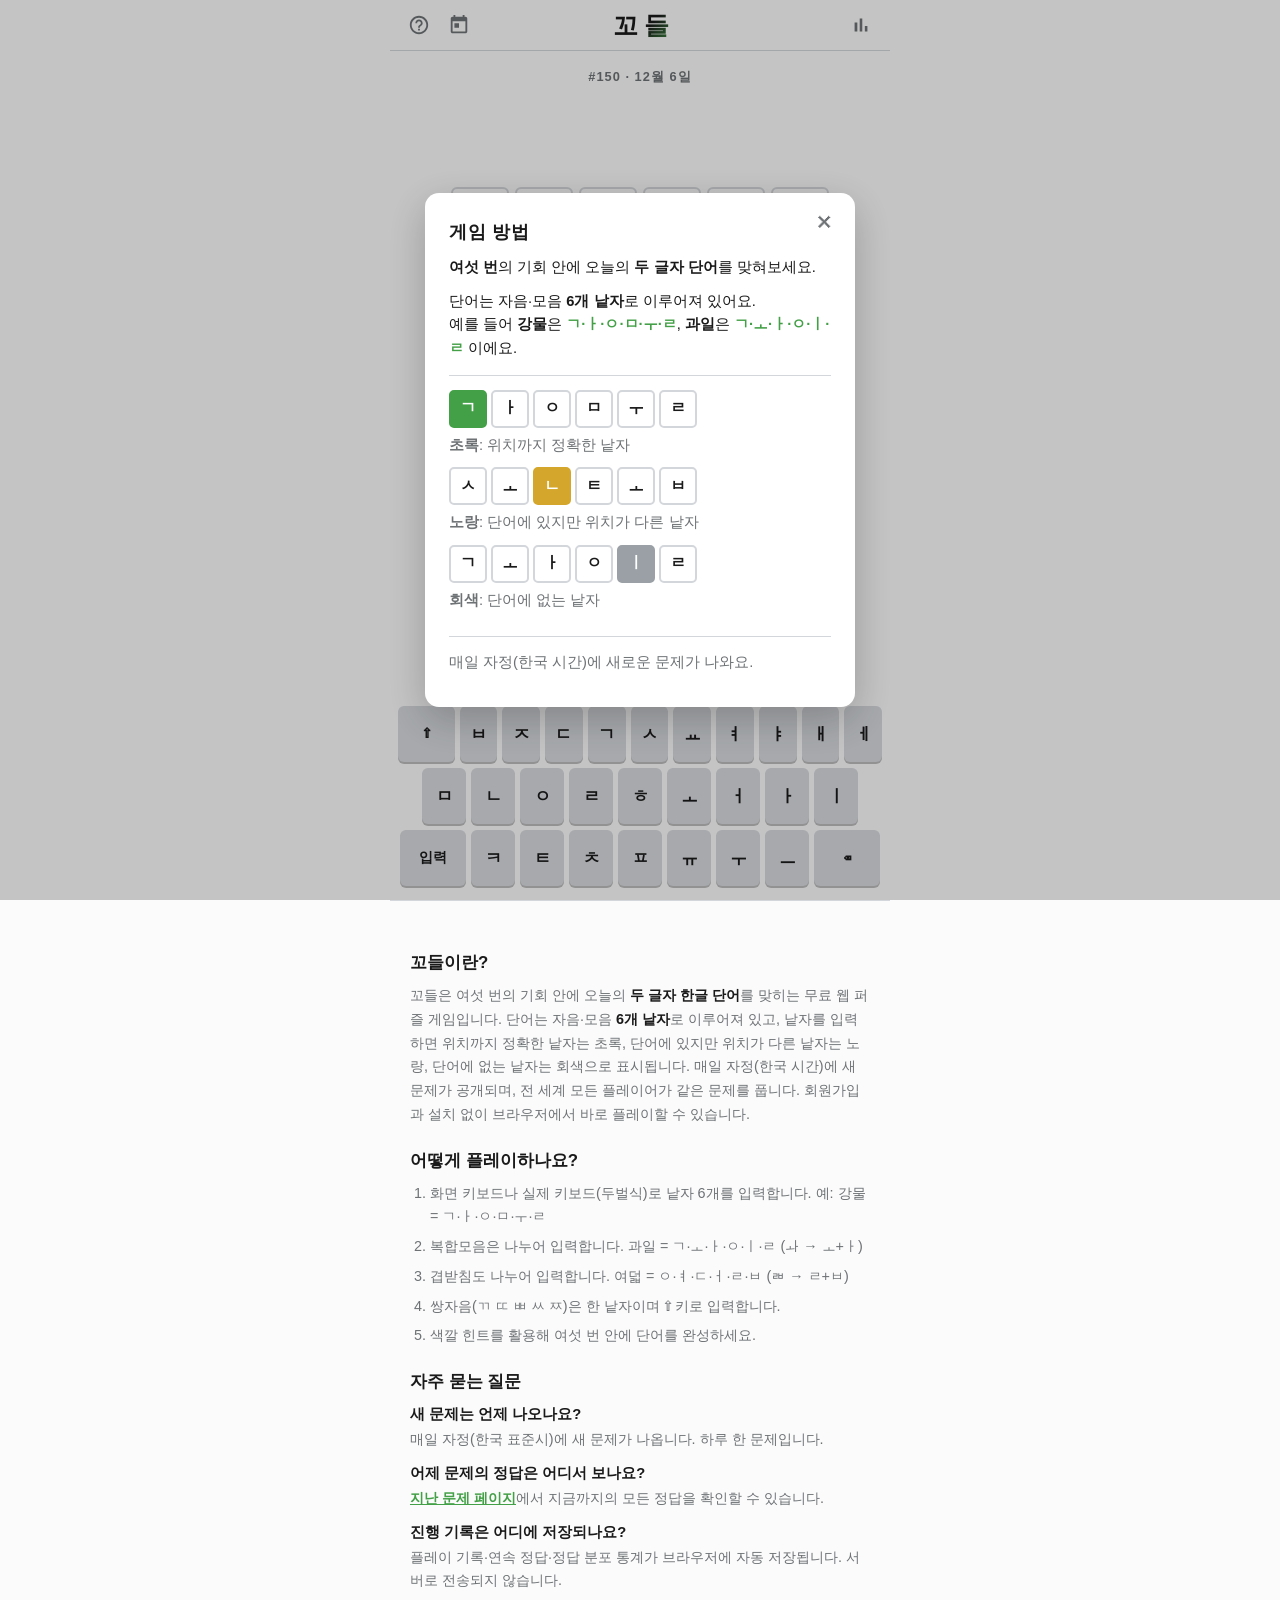
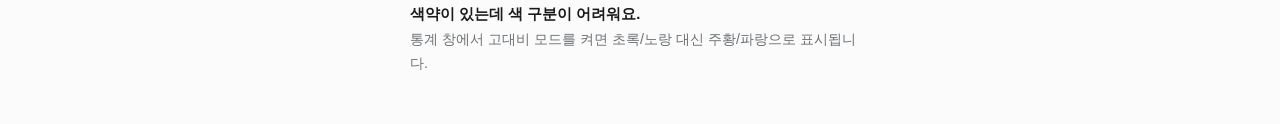
==== index.html @ 46adcd14 "feat: 쿠팡 파트너스 광고 슬롯 추가 (비활성 — 링크 입력 대기) - 고지 문구 + rel=sponsored, hidden 상태로 배포 - 링크 URL 입력 후 hidden " ====
<!doctype html>
<html lang="ko">
<head>
  <meta charset="utf-8" />
  <meta name="viewport" content="width=device-width, initial-scale=1, viewport-fit=cover" />
  <title>꼬들 — 매일 한 판, 한글 단어 퍼즐 (한글 워들)</title>
  <meta name="description" content="꼬들은 매일 자정 새 문제가 나오는 무료 한글 단어 퍼즐 게임입니다. 여섯 번의 기회로 자음·모음 6낱자로 이루어진 두 글자 단어를 맞혀보세요. 설치 없이 브라우저에서 바로 플레이." />
  <link rel="canonical" href="https://maestro24.github.io/kkodle/" />
  <meta property="og:title" content="꼬들 — 매일 한 판, 한글 단어 퍼즐" />
  <meta property="og:description" content="여섯 번의 기회로 오늘의 두 글자 단어를 맞혀보세요. 매일 자정 새 문제, 무료, 설치 불필요." />
  <meta property="og:type" content="website" />
  <meta property="og:url" content="https://maestro24.github.io/kkodle/" />
  <meta property="og:image" content="https://maestro24.github.io/kkodle/assets/og-image.png" />
  <meta property="og:image:width" content="1200" />
  <meta property="og:image:height" content="630" />
  <meta property="og:locale" content="ko_KR" />
  <meta property="og:site_name" content="꼬들" />
  <meta name="twitter:card" content="summary_large_image" />
  <meta name="twitter:title" content="꼬들 — 매일 한 판, 한글 단어 퍼즐" />
  <meta name="twitter:description" content="여섯 번의 기회로 오늘의 두 글자 단어를 맞혀보세요." />
  <meta name="twitter:image" content="https://maestro24.github.io/kkodle/assets/og-image.png" />
  <meta name="theme-color" content="#fbfbfb" />
  <link rel="manifest" href="manifest.webmanifest" />
  <link rel="apple-touch-icon" href="assets/icon-192.png" />
  <script type="application/ld+json">
  {
    "@context": "https://schema.org",
    "@graph": [
      {
        "@type": "WebSite",
        "@id": "https://maestro24.github.io/kkodle/#website",
        "url": "https://maestro24.github.io/kkodle/",
        "name": "꼬들",
        "description": "매일 한 판, 한글 단어 퍼즐 게임",
        "inLanguage": "ko"
      },
      {
        "@type": "WebApplication",
        "@id": "https://maestro24.github.io/kkodle/#app",
        "name": "꼬들 (KKODLE)",
        "url": "https://maestro24.github.io/kkodle/",
        "applicationCategory": "GameApplication",
        "genre": "단어 퍼즐",
        "operatingSystem": "Web",
        "browserRequirements": "requires JavaScript",
        "inLanguage": "ko",
        "offers": { "@type": "Offer", "price": "0", "priceCurrency": "KRW" },
        "datePublished": "2026-07-10",
        "description": "여섯 번의 기회로 자음·모음 6낱자로 이루어진 두 글자 한글 단어를 맞히는 무료 데일리 퍼즐 게임. 매일 자정(KST) 새 문제가 공개된다."
      },
      {
        "@type": "FAQPage",
        "@id": "https://maestro24.github.io/kkodle/#faq",
        "mainEntity": [
          {
            "@type": "Question",
            "name": "꼬들은 어떤 게임인가요?",
            "acceptedAnswer": { "@type": "Answer", "text": "꼬들은 여섯 번의 기회 안에 오늘의 두 글자 한글 단어를 맞히는 무료 웹 퍼즐 게임입니다. 단어는 자음·모음 6개 낱자로 이루어져 있으며, 낱자를 입력할 때마다 위치가 정확하면 초록, 단어에 있지만 위치가 다르면 노랑, 단어에 없으면 회색으로 표시됩니다." }
          },
          {
            "@type": "Question",
            "name": "새 문제는 언제 나오나요?",
            "acceptedAnswer": { "@type": "Answer", "text": "매일 자정(한국 표준시 기준)에 새로운 문제가 공개됩니다. 하루에 한 문제이며, 전 세계 모든 플레이어가 같은 날 같은 문제를 풉니다." }
          },
          {
            "@type": "Question",
            "name": "복합모음과 겹받침은 어떻게 입력하나요?",
            "acceptedAnswer": { "@type": "Answer", "text": "복합모음은 기본 모음 두 개로 나누어 입력합니다. 예를 들어 '과'의 ㅘ는 ㅗ와 ㅏ를 차례로 입력합니다. 겹받침도 ㄼ은 ㄹ과 ㅂ으로 나누어 입력합니다. 쌍자음(ㄲ, ㄸ, ㅃ, ㅆ, ㅉ)은 한 낱자로 취급하며 키보드의 ⇧ 키로 입력할 수 있습니다." }
          },
          {
            "@type": "Question",
            "name": "꼬들은 무료인가요? 설치가 필요한가요?",
            "acceptedAnswer": { "@type": "Answer", "text": "완전 무료이며 회원가입이나 앱 설치 없이 웹 브라우저에서 바로 플레이할 수 있습니다. 진행 상황과 통계는 사용하는 브라우저에 자동 저장됩니다." }
          }
        ]
      }
    ]
  }
  </script>
  <link rel="icon" href="data:image/svg+xml,<svg xmlns='http://www.w3.org/2000/svg' viewBox='0 0 100 100'><defs><linearGradient id='g' x1='0' y1='0' x2='0' y2='1'><stop offset='0' stop-color='%2352B759'/><stop offset='1' stop-color='%23297831'/></linearGradient></defs><rect width='100' height='100' rx='18' fill='url(%23g)'/><text x='50' y='64' font-size='50' text-anchor='middle' fill='white' font-family='sans-serif' font-weight='bold'>꼬</text><rect x='22' y='76' width='14' height='14' rx='3' fill='white' opacity='0.95'/><rect x='43' y='76' width='14' height='14' rx='3' fill='%23D4A72C'/><rect x='64' y='76' width='14' height='14' rx='3' fill='%23123317' opacity='0.6'/></svg>" />
  <link rel="stylesheet" href="css/style.css" />
</head>
<body>
  <div id="app">
    <header class="header">
      <div class="header-side left">
        <button class="icon-btn" id="btn-help" aria-label="게임 방법">
          <svg viewBox="0 0 24 24"><path d="M11 18h2v-2h-2v2zm1-16C6.48 2 2 6.48 2 12s4.48 10 10 10 10-4.48 10-10S17.52 2 12 2zm0 18c-4.41 0-8-3.59-8-8s3.59-8 8-8 8 3.59 8 8-3.59 8-8 8zm0-14c-2.21 0-4 1.79-4 4h2c0-1.1.9-2 2-2s2 .9 2 2c0 2-3 1.75-3 5h2c0-2.25 3-2.5 3-5 0-2.21-1.79-4-4-4z"/></svg>
        </button>
        <a class="icon-btn" id="btn-archive" href="archive.html" aria-label="지난 문제">
          <svg viewBox="0 0 24 24"><path d="M19 3h-1V1h-2v2H8V1H6v2H5c-1.11 0-1.99.9-1.99 2L3 19c0 1.1.89 2 2 2h14c1.1 0 2-.9 2-2V5c0-1.1-.9-2-2-2zm0 16H5V8h14v11zM7 10h5v5H7v-5z"/></svg>
        </a>
      </div>
      <h1 class="title">꼬들</h1>
      <div class="header-side right">
        <button class="icon-btn" id="btn-stats" aria-label="통계">
          <svg viewBox="0 0 24 24"><path d="M5 9.2h3V19H5V9.2zM10.6 5h2.8v14h-2.8V5zm5.6 8H19v6h-2.8v-6z"/></svg>
        </button>
      </div>
    </header>

    <main class="main">
      <div class="puzzle-caption" id="puzzle-caption"></div>
      <div class="board" id="board" role="grid" aria-label="게임 보드"></div>
      <div class="preview" id="preview" aria-live="polite">&nbsp;</div>
      <div class="keyboard" id="keyboard"></div>
    </main>

    <div class="toast-wrap" id="toast-wrap" aria-live="assertive"></div>

    <!-- 게임 방법 모달 -->
    <div class="modal-backdrop hidden" id="modal-help">
      <div class="modal" role="dialog" aria-modal="true" aria-label="게임 방법">
        <button class="modal-close" data-close aria-label="닫기">✕</button>
        <h2>게임 방법</h2>
        <p><strong>여섯 번</strong>의 기회 안에 오늘의 <strong>두 글자 단어</strong>를 맞혀보세요.</p>
        <p>단어는 자음·모음 <strong>6개 낱자</strong>로 이루어져 있어요.<br/>
        예를 들어 <strong>강물</strong>은 <span class="jamo-ex">ㄱ·ㅏ·ㅇ·ㅁ·ㅜ·ㄹ</span>, <strong>과일</strong>은 <span class="jamo-ex">ㄱ·ㅗ·ㅏ·ㅇ·ㅣ·ㄹ</span> 이에요.</p>
        <div class="example">
          <div class="ex-row" id="ex-row-1"></div>
          <p class="ex-caption"><strong>초록</strong>: 위치까지 정확한 낱자</p>
          <div class="ex-row" id="ex-row-2"></div>
          <p class="ex-caption"><strong>노랑</strong>: 단어에 있지만 위치가 다른 낱자</p>
          <div class="ex-row" id="ex-row-3"></div>
          <p class="ex-caption"><strong>회색</strong>: 단어에 없는 낱자</p>
        </div>
        <p class="modal-foot">매일 자정(한국 시간)에 새로운 문제가 나와요.</p>
      </div>
    </div>

    <!-- 통계 모달 -->
    <div class="modal-backdrop hidden" id="modal-stats">
      <div class="modal" role="dialog" aria-modal="true" aria-label="통계">
        <button class="modal-close" data-close aria-label="닫기">✕</button>
        <h2>통계</h2>
        <div class="stats-grid">
          <div class="stat"><div class="stat-num" id="st-played">0</div><div class="stat-label">플레이</div></div>
          <div class="stat"><div class="stat-num" id="st-winrate">0</div><div class="stat-label">승률 %</div></div>
          <div class="stat"><div class="stat-num" id="st-streak">0</div><div class="stat-label">연속 정답</div></div>
          <div class="stat"><div class="stat-num" id="st-max">0</div><div class="stat-label">최고 연속</div></div>
        </div>
        <h3>정답 분포</h3>
        <div class="dist" id="dist"></div>
        <label class="setting-row">
          <input type="checkbox" id="chk-contrast" />
          <span>고대비 모드 <small>(색약 지원 — 주황/파랑)</small></span>
        </label>
        <div class="stats-footer">
          <div class="countdown-box">
            <div class="stat-label">다음 문제까지</div>
            <div class="countdown" id="countdown">--:--:--</div>
          </div>
          <button class="share-btn" id="btn-share">
            <svg viewBox="0 0 24 24"><path d="M18 16.08c-.76 0-1.44.3-1.96.77L8.91 12.7c.05-.23.09-.46.09-.7s-.04-.47-.09-.7l7.05-4.11c.54.5 1.25.81 2.04.81 1.66 0 3-1.34 3-3s-1.34-3-3-3-3 1.34-3 3c0 .24.04.47.09.7L8.04 9.81C7.5 9.31 6.79 9 6 9c-1.66 0-3 1.34-3 3s1.34 3 3 3c.79 0 1.5-.31 2.04-.81l7.12 4.16c-.05.21-.08.43-.08.65 0 1.61 1.31 2.92 2.92 2.92s2.92-1.31 2.92-2.92-1.31-2.92-2.92-2.92z"/></svg>
            결과 공유
          </button>
        </div>
      </div>
    </div>
  </div>

  <noscript>
    <p style="text-align:center;padding:20px">꼬들을 플레이하려면 자바스크립트를 켜주세요. 꼬들은 여섯 번의 기회로 오늘의 두 글자 한글 단어를 맞히는 무료 데일리 퍼즐 게임입니다.</p>
  </noscript>

  <!-- 검색엔진·AI 크롤러용 정적 콘텐츠 (JS 미실행 환경에서도 읽힘) -->
  <section class="seo-content" aria-label="꼬들 소개">
    <h2>꼬들이란?</h2>
    <p>꼬들은 여섯 번의 기회 안에 오늘의 <strong>두 글자 한글 단어</strong>를 맞히는 무료 웹 퍼즐 게임입니다. 단어는 자음·모음 <strong>6개 낱자</strong>로 이루어져 있고, 낱자를 입력하면 위치까지 정확한 낱자는 초록, 단어에 있지만 위치가 다른 낱자는 노랑, 단어에 없는 낱자는 회색으로 표시됩니다. 매일 자정(한국 시간)에 새 문제가 공개되며, 전 세계 모든 플레이어가 같은 문제를 풉니다. 회원가입과 설치 없이 브라우저에서 바로 플레이할 수 있습니다.</p>

    <h2>어떻게 플레이하나요?</h2>
    <ol>
      <li>화면 키보드나 실제 키보드(두벌식)로 낱자 6개를 입력합니다. 예: 강물 = ㄱ·ㅏ·ㅇ·ㅁ·ㅜ·ㄹ</li>
      <li>복합모음은 나누어 입력합니다. 과일 = ㄱ·ㅗ·ㅏ·ㅇ·ㅣ·ㄹ (ㅘ → ㅗ+ㅏ)</li>
      <li>겹받침도 나누어 입력합니다. 여덟 = ㅇ·ㅕ·ㄷ·ㅓ·ㄹ·ㅂ (ㄼ → ㄹ+ㅂ)</li>
      <li>쌍자음(ㄲ ㄸ ㅃ ㅆ ㅉ)은 한 낱자이며 ⇧ 키로 입력합니다.</li>
      <li>색깔 힌트를 활용해 여섯 번 안에 단어를 완성하세요.</li>
    </ol>

    <h2>자주 묻는 질문</h2>
    <dl>
      <dt>새 문제는 언제 나오나요?</dt>
      <dd>매일 자정(한국 표준시)에 새 문제가 나옵니다. 하루 한 문제입니다.</dd>
      <dt>어제 문제의 정답은 어디서 보나요?</dt>
      <dd><a href="archive.html">지난 문제 페이지</a>에서 지금까지의 모든 정답을 확인할 수 있습니다.</dd>
      <dt>진행 기록은 어디에 저장되나요?</dt>
      <dd>플레이 기록·연속 정답·정답 분포 통계가 브라우저에 자동 저장됩니다. 서버로 전송되지 않습니다.</dd>
      <dt>색약이 있는데 색 구분이 어려워요.</dt>
      <dd>통계 창에서 고대비 모드를 켜면 초록/노랑 대신 주황/파랑으로 표시됩니다.</dd>
    </dl>

  <aside class="promo" data-coupang hidden>
    <span class="promo-label">AD · 쿠팡 파트너스</span><br/>
    <a href="__COUPANG_KKODLE__" target="_blank" rel="sponsored noopener">🧩 단어 보드게임으로 어휘력 키우기</a>
    <p class="promo-disclosure">이 포스팅은 쿠팡 파트너스 활동의 일환으로, 이에 따른 일정액의 수수료를 제공받습니다.</p>
  </aside>
  </section>

  <script type="module" src="js/main.js"></script>
</body>
</html>
---- css/style.css ----
/* 꼬들 v2 — 디자인 시스템: 라이트 테마 전용, 마이크로 인터랙션 */
:root {
  --bg: #fbfbfb;
  --bg-elev: #f0f0f1;
  --bg-key-hover: #e2e4e8;
  --text: #1a1a1b;
  --text-dim: #6e7275;
  --border: #d3d6da;
  --border-active: #8f9296;
  --key-bg: #d6d9dd;
  --key-text: #1a1a1b;
  --correct: #43a047;
  --present: #d4a72c;
  --absent: #9aa0a6;
  --accent: #43a047;
  --modal-bg: #ffffff;
  --shadow: rgba(0, 0, 0, 0.22);
  --tile-size: min(13vw, 58px);
  --radius: 8px;
}
:root[data-contrast='high'] {
  --correct: #f5793a;
  --present: #85c0f9;
  --accent: #f5793a;
}

* { box-sizing: border-box; margin: 0; padding: 0; }
html, body { height: 100%; }
body {
  background: var(--bg);
  color: var(--text);
  font-family: -apple-system, BlinkMacSystemFont, 'Apple SD Gothic Neo', 'Malgun Gothic', 'Noto Sans KR', sans-serif;
  -webkit-font-smoothing: antialiased;
  overscroll-behavior: none;
  transition: background 0.25s ease, color 0.25s ease;
}
button { font-family: inherit; }
#app {
  max-width: 500px;
  margin: 0 auto;
  height: 100dvh;
  display: flex;
  flex-direction: column;
}

/* ── 헤더 ── */
.header {
  display: flex;
  align-items: center;
  justify-content: space-between;
  border-bottom: 1px solid var(--border);
  padding: 6px 10px;
}
.title {
  font-size: 1.55rem;
  font-weight: 900;
  letter-spacing: 0.28em;
  margin-left: 0.28em;
  background: linear-gradient(135deg, var(--text) 55%, var(--accent));
  -webkit-background-clip: text;
  background-clip: text;
  -webkit-text-fill-color: transparent;
}
.header-side { display: flex; gap: 2px; min-width: 76px; }
.header-side.left { justify-content: flex-start; }
.header-side.right { justify-content: flex-end; }
.icon-btn {
  background: none;
  border: none;
  color: var(--text-dim);
  width: 38px;
  height: 38px;
  border-radius: 50%;
  cursor: pointer;
  display: grid;
  place-items: center;
  transition: background 0.15s, color 0.15s, transform 0.1s;
}
.icon-btn:hover { background: var(--bg-elev); color: var(--text); }
.icon-btn:active { transform: scale(0.9); }
.icon-btn svg { width: 22px; height: 22px; fill: currentColor; }

/* ── 메인 ── */
.main {
  flex: 1;
  display: flex;
  flex-direction: column;
  align-items: center;
  justify-content: space-between;
  padding: 8px 8px calc(8px + env(safe-area-inset-bottom));
  width: 100%;
  min-height: 0;
}

/* ── 퍼즐 캡션 ── */
.puzzle-caption {
  color: var(--text-dim);
  font-size: 0.8rem;
  font-weight: 700;
  letter-spacing: 0.08em;
  margin-top: 10px;
}

/* ── 보드 ── */
.board {
  display: grid;
  grid-template-rows: repeat(6, var(--tile-size));
  gap: 6px;
  margin: auto 0;
}
.row { display: grid; grid-template-columns: repeat(6, var(--tile-size)); gap: 6px; }
.tile {
  width: var(--tile-size);
  height: var(--tile-size);
  border: 2px solid var(--border);
  border-radius: 6px;
  display: grid;
  place-items: center;
  font-size: calc(var(--tile-size) * 0.5);
  font-weight: 800;
  user-select: none;
  color: var(--text);
  will-change: transform;
}
/* 보드 등장 스태거 */
.board.enter .row { animation: row-in 0.4s ease backwards; }
.board.enter .row:nth-child(1) { animation-delay: 0.02s; }
.board.enter .row:nth-child(2) { animation-delay: 0.06s; }
.board.enter .row:nth-child(3) { animation-delay: 0.1s; }
.board.enter .row:nth-child(4) { animation-delay: 0.14s; }
.board.enter .row:nth-child(5) { animation-delay: 0.18s; }
.board.enter .row:nth-child(6) { animation-delay: 0.22s; }
@keyframes row-in {
  from { opacity: 0; transform: translateY(10px); }
}

.tile.filled { border-color: var(--border-active); animation: pop 0.12s ease; }
.tile.correct { background: var(--correct); border-color: var(--correct); color: #fff; }
.tile.present { background: var(--present); border-color: var(--present); color: #fff; }
.tile.absent { background: var(--absent); border-color: var(--absent); color: #fff; }
.row.shake { animation: shake 0.5s; }
.tile.dance { animation: dance 0.5s ease both; }

@keyframes pop { 50% { transform: scale(1.14); } }
@keyframes shake {
  10%, 90% { transform: translateX(-2px); }
  20%, 80% { transform: translateX(4px); }
  30%, 50%, 70% { transform: translateX(-6px); }
  40%, 60% { transform: translateX(6px); }
}
@keyframes dance {
  20% { transform: translateY(-46%); }
  45% { transform: translateY(10%); }
  70% { transform: translateY(-16%); }
  100% { transform: translateY(0); }
}

/* ── 미리보기 ── */
.preview {
  height: 1.8em;
  color: var(--text-dim);
  font-size: 1rem;
  margin: 4px 0 8px;
  letter-spacing: 0.12em;
  transition: color 0.15s;
}
.preview strong { color: var(--text); font-size: 1.1em; }
.preview .answer-reveal {
  color: var(--text);
  background: var(--bg-elev);
  border: 1px solid var(--border);
  border-radius: 6px;
  padding: 2px 12px;
  font-weight: 800;
}

/* ── 키보드 ── */
.keyboard { width: 100%; max-width: 500px; }
.kb-row { display: flex; justify-content: center; gap: 5px; margin-bottom: 6px; }
.key {
  flex: 1;
  max-width: 44px;
  height: 56px;
  border: none;
  border-radius: 6px;
  background: var(--key-bg);
  color: var(--key-text);
  font-size: 1.08rem;
  font-weight: 800;
  cursor: pointer;
  user-select: none;
  touch-action: manipulation;
  transition: background 0.15s, transform 0.06s, opacity 0.2s;
  box-shadow: 0 2px 0 rgba(0, 0, 0, 0.25);
}
.key.wide { max-width: 66px; flex: 1.5; font-size: 0.85rem; }
.key:active { transform: translateY(2px) scale(0.97); box-shadow: none; }
.key.correct { background: var(--correct); color: #fff; }
.key.present { background: var(--present); color: #fff; }
.key.absent { background: var(--absent); color: #e6e6e6; box-shadow: none; }
.key.shift-on { background: var(--text); color: var(--bg); }

/* ── 토스트 ── */
.toast-wrap {
  position: fixed;
  top: 11%;
  left: 50%;
  transform: translateX(-50%);
  display: flex;
  flex-direction: column;
  align-items: center;
  gap: 8px;
  z-index: 100;
  pointer-events: none;
}
.toast {
  background: var(--text);
  color: var(--bg);
  font-weight: 800;
  font-size: 0.95rem;
  padding: 11px 18px;
  border-radius: 8px;
  box-shadow: 0 4px 14px var(--shadow);
  animation: toast-in 0.18s cubic-bezier(0.2, 0.9, 0.3, 1.3);
}
.toast.out { opacity: 0; transform: translateY(-4px); transition: opacity 0.3s, transform 0.3s; }
@keyframes toast-in {
  from { opacity: 0; transform: translateY(-10px) scale(0.95); }
}

/* ── 모달 ── */
.modal-backdrop {
  position: fixed;
  inset: 0;
  background: var(--shadow);
  display: grid;
  place-items: center;
  z-index: 50;
  padding: 16px;
  animation: fade-in 0.15s ease;
}
.modal-backdrop.hidden { display: none; }
@keyframes fade-in { from { opacity: 0; } }
.modal {
  position: relative;
  background: var(--modal-bg);
  border-radius: 14px;
  padding: 26px 24px 22px;
  width: 100%;
  max-width: 430px;
  max-height: 85dvh;
  overflow-y: auto;
  box-shadow: 0 12px 40px var(--shadow);
  animation: modal-in 0.22s cubic-bezier(0.2, 0.9, 0.3, 1.15);
}
@keyframes modal-in {
  from { opacity: 0; transform: translateY(14px) scale(0.98); }
}
.modal h2 { font-size: 1.15rem; margin-bottom: 12px; letter-spacing: 0.04em; }
.modal h3 { font-size: 0.95rem; margin: 18px 0 8px; }
.modal p { font-size: 0.92rem; line-height: 1.6; margin-bottom: 10px; }
.modal-close {
  position: absolute;
  top: 14px;
  right: 14px;
  background: none;
  border: none;
  color: var(--text-dim);
  font-size: 1.1rem;
  cursor: pointer;
  width: 32px;
  height: 32px;
  border-radius: 50%;
  transition: background 0.15s;
}
.modal-close:hover { background: var(--bg-elev); }
.jamo-ex { color: var(--accent); font-weight: 800; }
.example {
  border-top: 1px solid var(--border);
  border-bottom: 1px solid var(--border);
  padding: 14px 0;
  margin: 14px 0;
}
.ex-row { display: flex; gap: 4px; margin-bottom: 6px; }
.ex-tile {
  width: 38px;
  height: 38px;
  border: 2px solid var(--border);
  border-radius: 5px;
  display: grid;
  place-items: center;
  font-weight: 800;
}
.ex-tile.correct { background: var(--correct); border-color: var(--correct); color: #fff; }
.ex-tile.present { background: var(--present); border-color: var(--present); color: #fff; }
.ex-tile.absent { background: var(--absent); border-color: var(--absent); color: #fff; }
.ex-caption { font-size: 0.85rem; color: var(--text-dim); margin-bottom: 12px; }
.modal-foot { color: var(--text-dim); font-size: 0.85rem; }

/* ── 통계 ── */
.stats-grid { display: flex; gap: 8px; text-align: center; margin-bottom: 4px; }
.stat { flex: 1; background: var(--bg-elev); border-radius: 10px; padding: 10px 4px; }
.stat-num { font-size: 1.7rem; font-weight: 900; font-variant-numeric: tabular-nums; }
.stat-label { font-size: 0.72rem; color: var(--text-dim); margin-top: 2px; }
.dist { display: flex; flex-direction: column; gap: 5px; }
.dist-row { display: flex; align-items: center; gap: 8px; font-size: 0.85rem; font-weight: 700; }
.dist-row > span { width: 12px; color: var(--text-dim); }
.dist-track { flex: 1; }
.dist-bar {
  background: var(--absent);
  color: #fff;
  font-weight: 800;
  padding: 3px 8px;
  min-width: 26px;
  text-align: right;
  border-radius: 4px;
  transition: width 0.5s cubic-bezier(0.2, 0.9, 0.3, 1);
}
.dist-bar.best { background: var(--correct); }
.setting-row {
  display: flex;
  align-items: center;
  gap: 8px;
  margin-top: 16px;
  font-size: 0.88rem;
  font-weight: 700;
  cursor: pointer;
  user-select: none;
}
.setting-row small { color: var(--text-dim); font-weight: 400; }
.setting-row input { width: 17px; height: 17px; accent-color: var(--accent); cursor: pointer; }

/* ── 컨페티 ── */
.confetti {
  position: fixed;
  top: -12px;
  z-index: 90;
  pointer-events: none;
  border-radius: 2px;
  animation: confetti-fall linear forwards;
}
@keyframes confetti-fall {
  to { transform: translateY(105vh) rotateZ(720deg); opacity: 0.6; }
}

.stats-footer {
  display: flex;
  align-items: center;
  gap: 14px;
  margin-top: 20px;
  border-top: 1px solid var(--border);
  padding-top: 16px;
}
.countdown-box { flex: 1; text-align: center; }
.countdown { font-size: 1.55rem; font-weight: 900; font-variant-numeric: tabular-nums; letter-spacing: 0.04em; }
.share-btn {
  flex: 1;
  display: flex;
  align-items: center;
  justify-content: center;
  gap: 8px;
  background: var(--correct);
  color: #fff;
  border: none;
  border-radius: 8px;
  font-size: 1.02rem;
  font-weight: 900;
  padding: 13px;
  cursor: pointer;
  transition: filter 0.15s, transform 0.08s;
  box-shadow: 0 3px 0 rgba(0, 0, 0, 0.25);
}
.share-btn:hover { filter: brightness(1.08); }
.share-btn:active { transform: translateY(2px); box-shadow: none; }
.share-btn svg { width: 18px; height: 18px; fill: currentColor; }

/* ── 아카이브 ── */
.archive-list { list-style: none; display: flex; flex-direction: column; gap: 8px; padding: 16px; max-width: 500px; margin: 0 auto; width: 100%; }
.archive-item {
  display: flex;
  justify-content: space-between;
  align-items: center;
  background: var(--bg-elev);
  border: 1px solid var(--border);
  border-radius: 10px;
  padding: 12px 16px;
  font-weight: 700;
}
.archive-item .num { color: var(--text-dim); font-size: 0.9rem; }
.archive-item .word { font-size: 1.15rem; letter-spacing: 0.1em; }
.archive-item .word.today { color: var(--text-dim); font-size: 0.9rem; letter-spacing: 0; }
.archive-note { text-align: center; color: var(--text-dim); font-size: 0.85rem; padding: 8px 16px 24px; }
.back-link {
  display: inline-flex;
  align-items: center;
  gap: 6px;
  color: var(--accent);
  font-weight: 800;
  text-decoration: none;
  padding: 12px 16px;
}

/* ── SEO 콘텐츠 (게임 하단 스크롤 영역) ── */
.seo-content {
  max-width: 500px;
  margin: 0 auto;
  padding: 28px 20px 48px;
  border-top: 1px solid var(--border);
  color: var(--text);
}
.seo-content h2 { font-size: 1.05rem; margin: 22px 0 10px; }
.seo-content p, .seo-content li, .seo-content dd { font-size: 0.9rem; line-height: 1.65; color: var(--text-dim); }
.seo-content strong { color: var(--text); }
.seo-content ol { padding-left: 20px; display: flex; flex-direction: column; gap: 6px; }
.seo-content dt { font-weight: 800; font-size: 0.92rem; margin-top: 12px; }
.seo-content dd { margin: 4px 0 0; }
.seo-content a { color: var(--accent); font-weight: 700; }

@media (max-width: 360px) {
  :root { --tile-size: 12.5vw; }
  .key { height: 50px; }
}
@media (prefers-reduced-motion: reduce) {
  *, *::before, *::after { animation-duration: 0.01ms !important; transition-duration: 0.01ms !important; }
}

/* ── 쿠팡 파트너스 슬롯 ── */
.promo { border: 1px solid var(--border); background: var(--bg-elev); border-radius: 12px; padding: 14px 16px; margin: 14px 0; }
.promo-label { font-size: 0.68rem; color: var(--text-dim); font-weight: 800; letter-spacing: 0.05em; }
.promo a { font-weight: 800; display: inline-block; margin: 4px 0; }
.promo-disclosure { font-size: 0.72rem; color: var(--text-dim); margin-top: 6px; line-height: 1.5; }
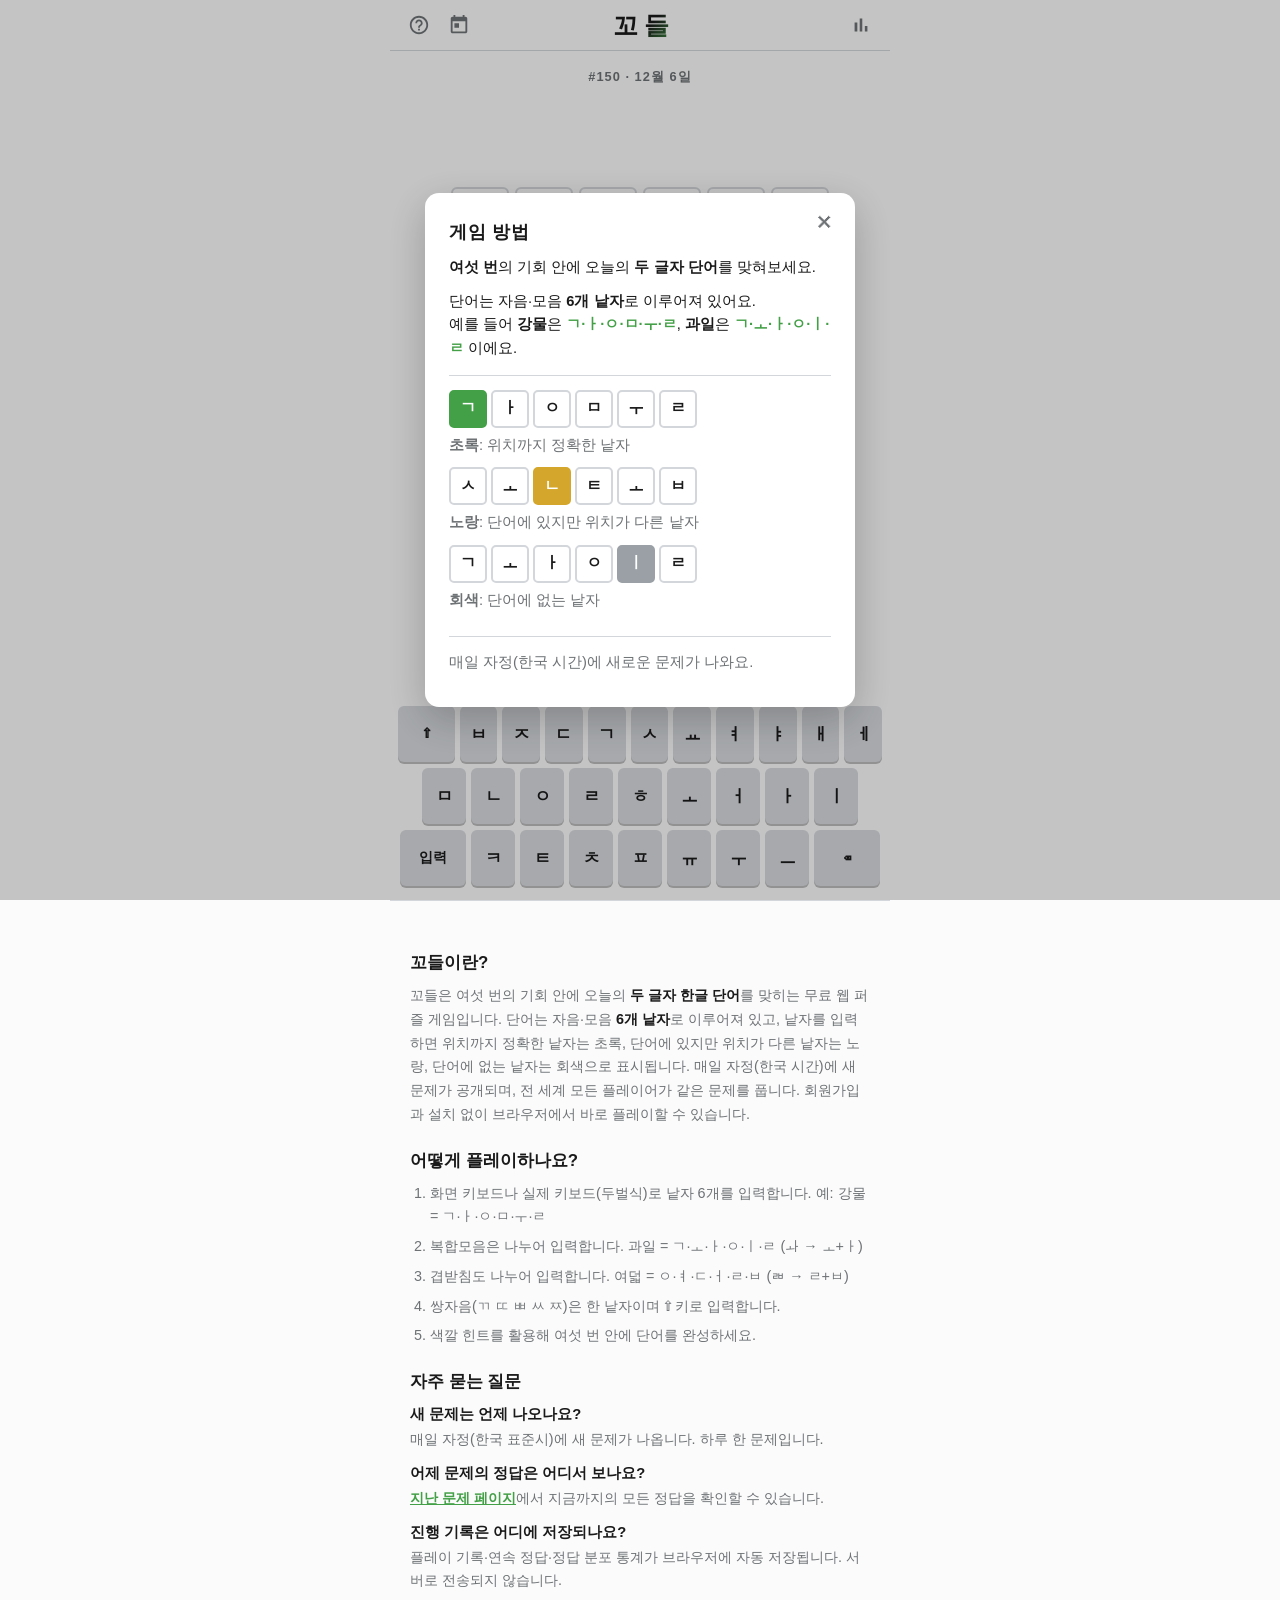
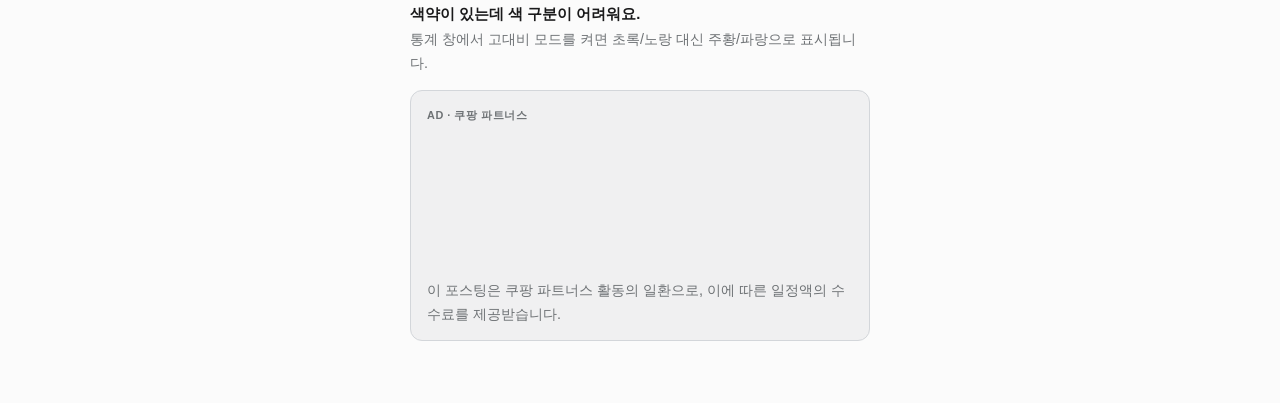
==== commit 6794dd96: "feat: 쿠팡 파트너스 다이나믹 배너 활성화 (캐러셀, 반응형 폭) - 페이지당 1개, 도구/콘텐츠 영역 밖 배치 - 광고 차단 시 빈 카드 자동 숨김 가드 - baroconve" ====
--- a/index.html
+++ b/index.html
@@ -189,11 +189,27 @@
       <dd>통계 창에서 고대비 모드를 켜면 초록/노랑 대신 주황/파랑으로 표시됩니다.</dd>
     </dl>
 
-  <aside class="promo" data-coupang hidden>
-    <span class="promo-label">AD · 쿠팡 파트너스</span><br/>
-    <a href="__COUPANG_KKODLE__" target="_blank" rel="sponsored noopener">🧩 단어 보드게임으로 어휘력 키우기</a>
+  <aside class="promo" data-coupang>
+    <span class="promo-label">AD · 쿠팡 파트너스</span>
+    <div class="coupang-wrap">
+      <script src="https://ads-partners.coupang.com/g.js"></script>
+      <script>
+        new PartnersCoupang.G({ id: 1006093, template: "carousel", trackingCode: "AF8748009",
+          width: String(Math.min(680, document.documentElement.clientWidth - 48)), height: "140", tsource: "" });
+      </script>
+    </div>
     <p class="promo-disclosure">이 포스팅은 쿠팡 파트너스 활동의 일환으로, 이에 따른 일정액의 수수료를 제공받습니다.</p>
   </aside>
+    <script>
+      // 광고 미표시(차단기 등) 시 빈 카드 숨김
+      setTimeout(function () {
+        document.querySelectorAll('.promo[data-coupang]').forEach(function (el) {
+          var f = el.querySelector('iframe');
+          if (!f || f.getBoundingClientRect().height < 10) el.hidden = true;
+        });
+      }, 4000);
+    </script>
+
   </section>
 
   <script type="module" src="js/main.js"></script>
--- a/css/style.css
+++ b/css/style.css
@@ -429,3 +429,4 @@
 .promo-label { font-size: 0.68rem; color: var(--text-dim); font-weight: 800; letter-spacing: 0.05em; }
 .promo a { font-weight: 800; display: inline-block; margin: 4px 0; }
 .promo-disclosure { font-size: 0.72rem; color: var(--text-dim); margin-top: 6px; line-height: 1.5; }
+.coupang-wrap { display: flex; justify-content: center; margin: 8px 0; min-height: 140px; }
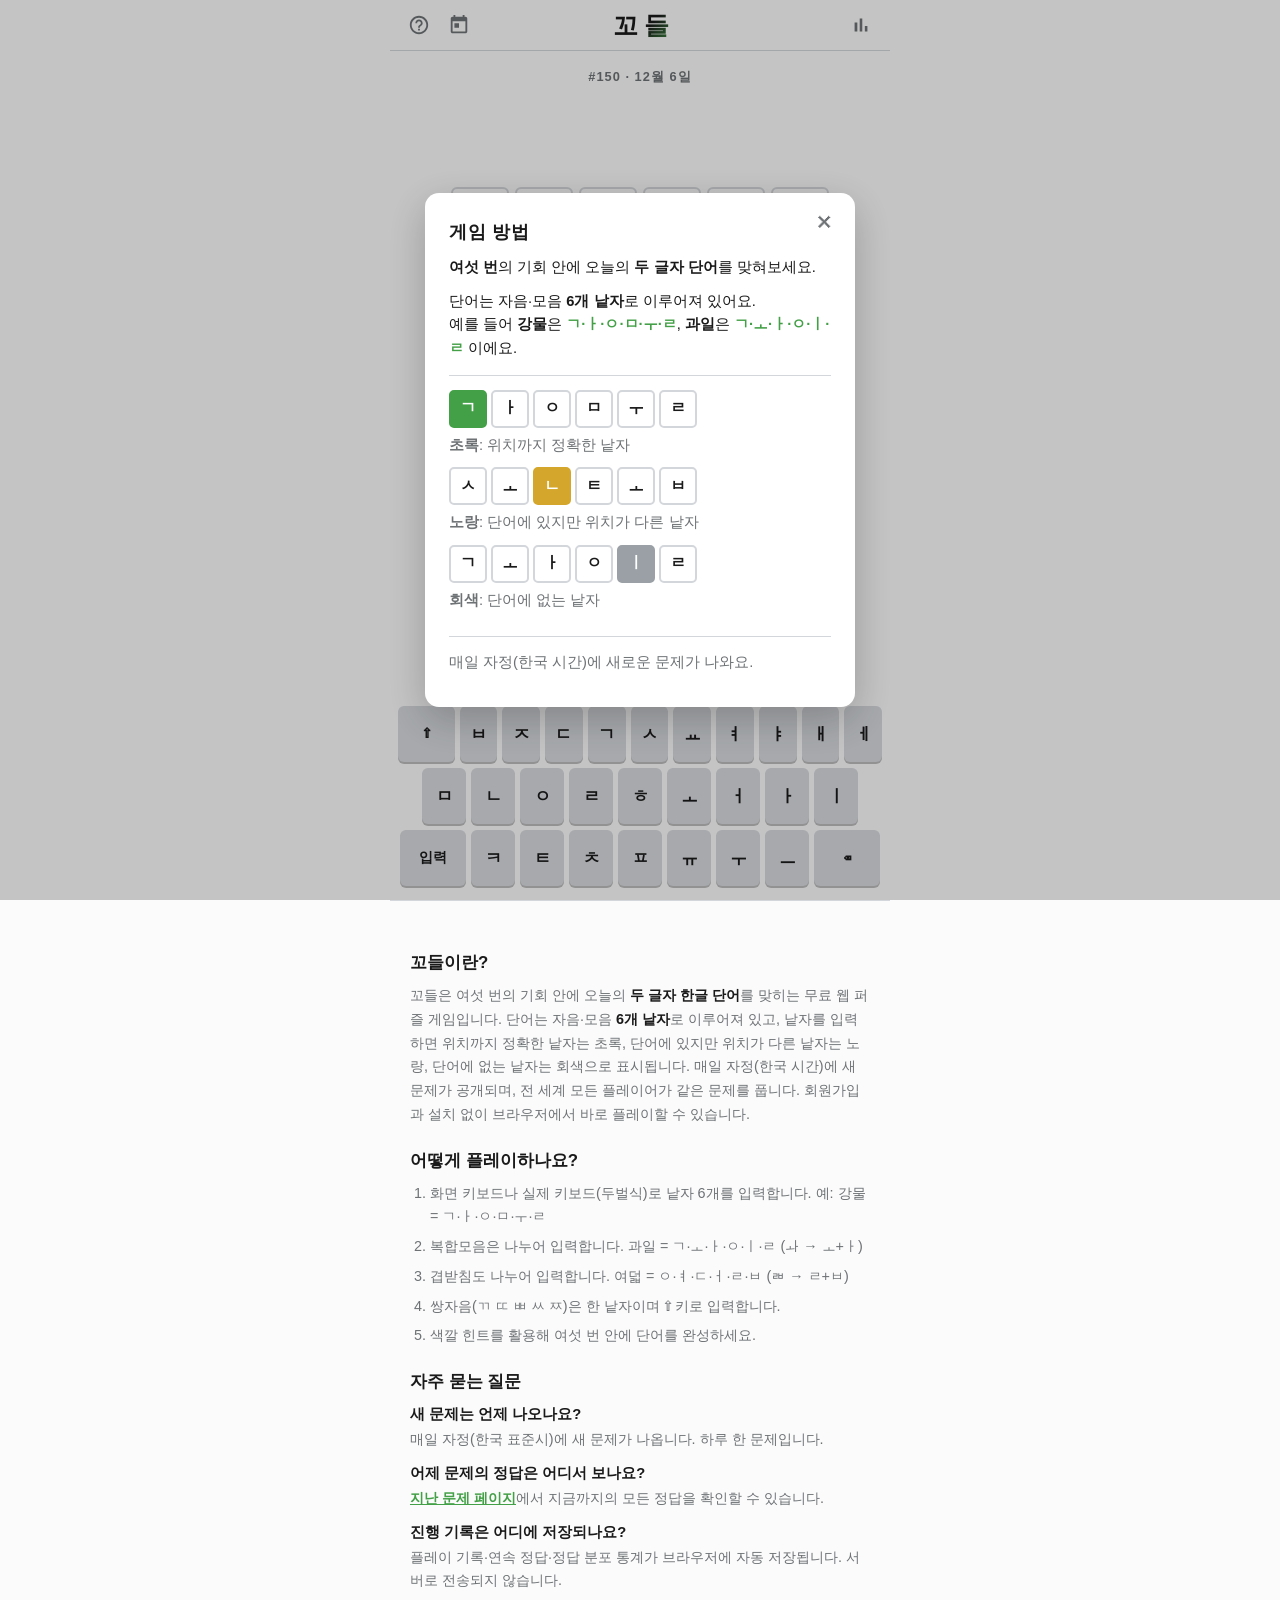
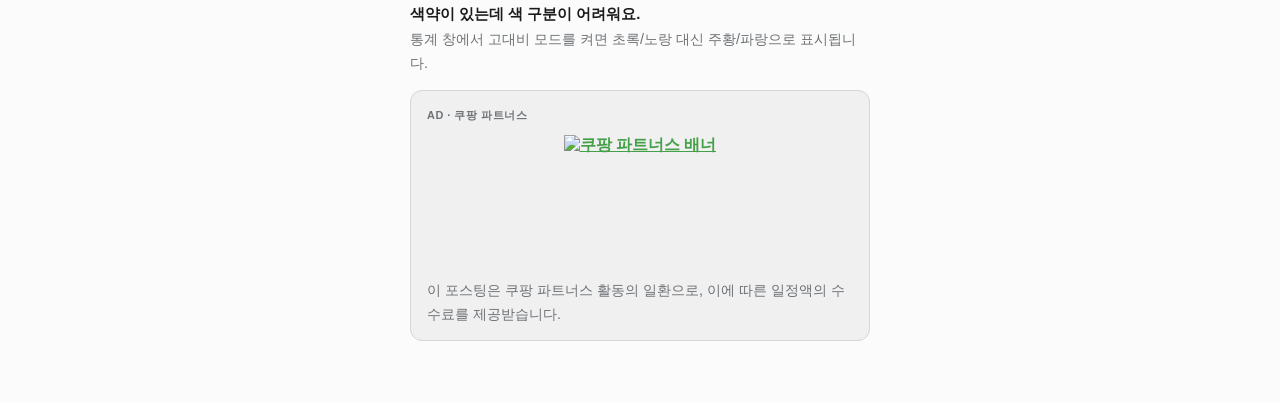
==== commit 090f3538: "feat: 하단 배너를 정적 이미지(728x90)로 교체, 양옆 캐러셀 유지 - g.js 로드를 사이드 레일로 이동, 가드에 img 로드 검사 추가" ====
--- a/index.html
+++ b/index.html
@@ -192,20 +192,18 @@
   <aside class="promo" data-coupang>
     <span class="promo-label">AD · 쿠팡 파트너스</span>
     <div class="coupang-wrap">
-      <script src="https://ads-partners.coupang.com/g.js"></script>
-      <script>
-        new PartnersCoupang.G({ id: 1006093, template: "carousel", trackingCode: "AF8748009",
-          width: String(Math.min(680, document.documentElement.clientWidth - 48)), height: "140", tsource: "" });
-      </script>
+      <a href="https://link.coupang.com/a/flCfhuxEJM" target="_blank" rel="sponsored noopener" referrerpolicy="unsafe-url"><img src="https://ads-partners.coupang.com/banners/1006097?trackingCode=AF8748009&subId=&traceId=V0-301-879dd1202e5c73b2-I1006097&w=728&h=90" alt="쿠팡 파트너스 배너" style="max-width:100%;height:auto" loading="lazy"></a>
     </div>
     <p class="promo-disclosure">이 포스팅은 쿠팡 파트너스 활동의 일환으로, 이에 따른 일정액의 수수료를 제공받습니다.</p>
   </aside>
     <script>
       // 광고 미표시(차단기 등) 시 빈 카드 숨김
       setTimeout(function () {
-        document.querySelectorAll('.promo[data-coupang]').forEach(function (el) {
+        document.querySelectorAll('[data-coupang]').forEach(function (el) {
           var f = el.querySelector('iframe');
-          if (!f || f.getBoundingClientRect().height < 10) el.hidden = true;
+          var m = el.querySelector('img');
+          var ok = (f && f.getBoundingClientRect().height >= 10) || (m && m.complete && m.naturalWidth > 0);
+          if (!ok) el.hidden = true;
         });
       }, 4000);
     </script>
@@ -213,5 +211,12 @@
   </section>
 
   <script type="module" src="js/main.js"></script>
+  <div class="side-rail side-l" data-coupang>
+    <script src="https://ads-partners.coupang.com/g.js"></script>
+    <script>new PartnersCoupang.G({ id: 1006093, template: "carousel", trackingCode: "AF8748009", width: "160", height: "600", tsource: "" });</script>
+  </div>
+  <div class="side-rail side-r" data-coupang>
+    <script>new PartnersCoupang.G({ id: 1006093, template: "carousel", trackingCode: "AF8748009", width: "160", height: "600", tsource: "" });</script>
+  </div>
 </body>
 </html>
--- a/css/style.css
+++ b/css/style.css
@@ -429,4 +429,11 @@
 .promo-label { font-size: 0.68rem; color: var(--text-dim); font-weight: 800; letter-spacing: 0.05em; }
 .promo a { font-weight: 800; display: inline-block; margin: 4px 0; }
 .promo-disclosure { font-size: 0.72rem; color: var(--text-dim); margin-top: 6px; line-height: 1.5; }
-.coupang-wrap { display: flex; justify-content: center; margin: 8px 0; min-height: 140px; }
+.coupang-wrap { display: flex; justify-content: center; margin: 8px 0; min-height: 140px; max-width: 100%; overflow-x: hidden; }
+
+/* ── 쿠팡 사이드 레일 (넓은 화면 전용) ── */
+.side-rail { position: fixed; top: 90px; width: 160px; display: none; z-index: 5; }
+@media (min-width: 900px) { .side-rail { display: block; } }
+.side-l { left: calc(50% - 434px); }
+.side-r { left: calc(50% + 274px); }
+.fs-active .side-rail { display: none !important; }
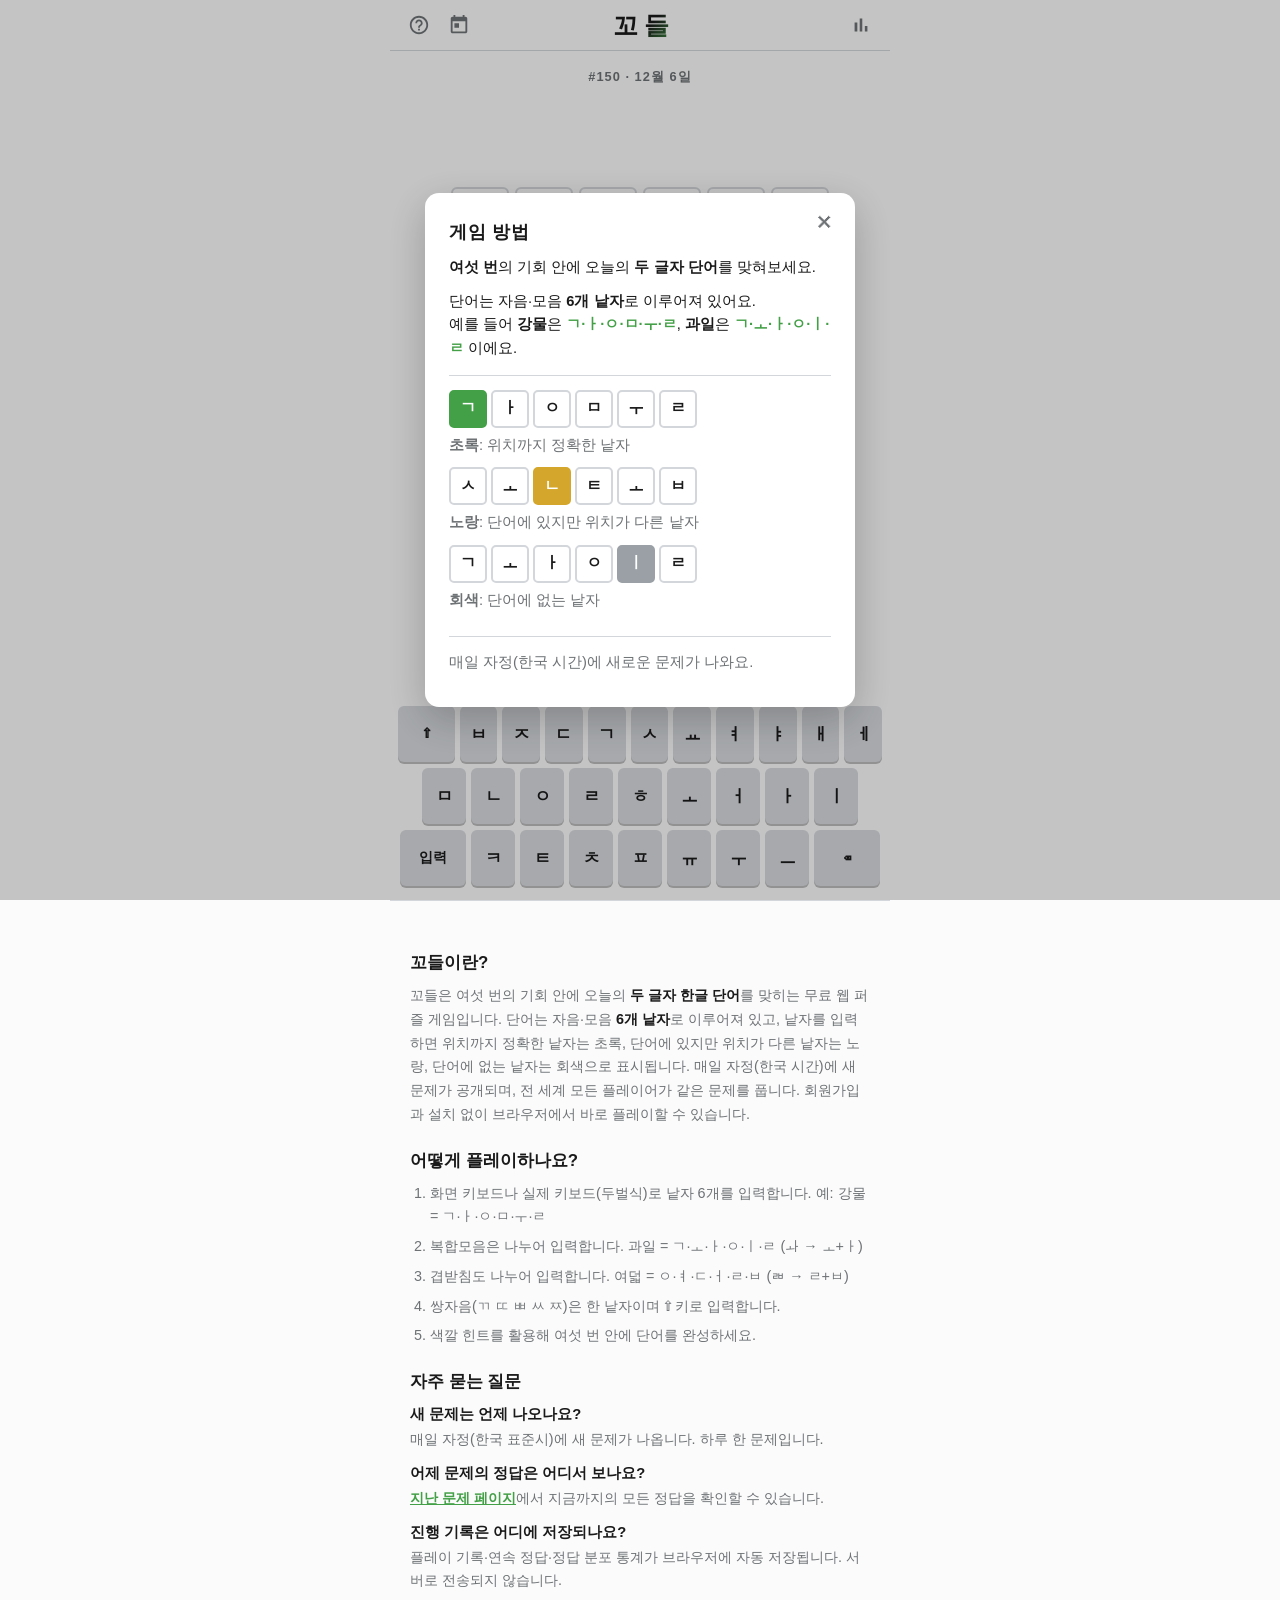
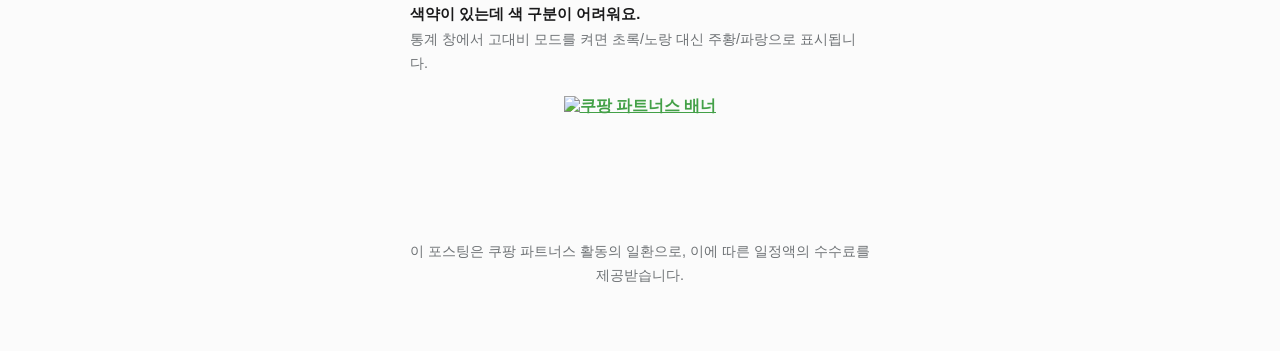
==== commit 6279749d: "style: 광고 박스 제거 — 배너 + 고지 문구 한 줄만 (미니멀)" ====
--- a/index.html
+++ b/index.html
@@ -190,7 +190,6 @@
     </dl>
 
   <aside class="promo" data-coupang>
-    <span class="promo-label">AD · 쿠팡 파트너스</span>
     <div class="coupang-wrap">
       <a href="https://link.coupang.com/a/flCfhuxEJM" target="_blank" rel="sponsored noopener" referrerpolicy="unsafe-url"><img src="https://ads-partners.coupang.com/banners/1006097?trackingCode=AF8748009&subId=&traceId=V0-301-879dd1202e5c73b2-I1006097&w=728&h=90" alt="쿠팡 파트너스 배너" style="max-width:100%;height:auto" loading="lazy"></a>
     </div>
--- a/css/style.css
+++ b/css/style.css
@@ -425,10 +425,10 @@
 }
 
 /* ── 쿠팡 파트너스 슬롯 ── */
-.promo { border: 1px solid var(--border); background: var(--bg-elev); border-radius: 12px; padding: 14px 16px; margin: 14px 0; }
+.promo { margin: 16px 0; text-align: center; }
 .promo-label { font-size: 0.68rem; color: var(--text-dim); font-weight: 800; letter-spacing: 0.05em; }
 .promo a { font-weight: 800; display: inline-block; margin: 4px 0; }
-.promo-disclosure { font-size: 0.72rem; color: var(--text-dim); margin-top: 6px; line-height: 1.5; }
+.promo-disclosure { font-size: 0.72rem; color: var(--text-dim); margin-top: 6px; line-height: 1.5; text-align: center; }
 .coupang-wrap { display: flex; justify-content: center; margin: 8px 0; min-height: 140px; max-width: 100%; overflow-x: hidden; }
 
 /* ── 쿠팡 사이드 레일 (넓은 화면 전용) ── */
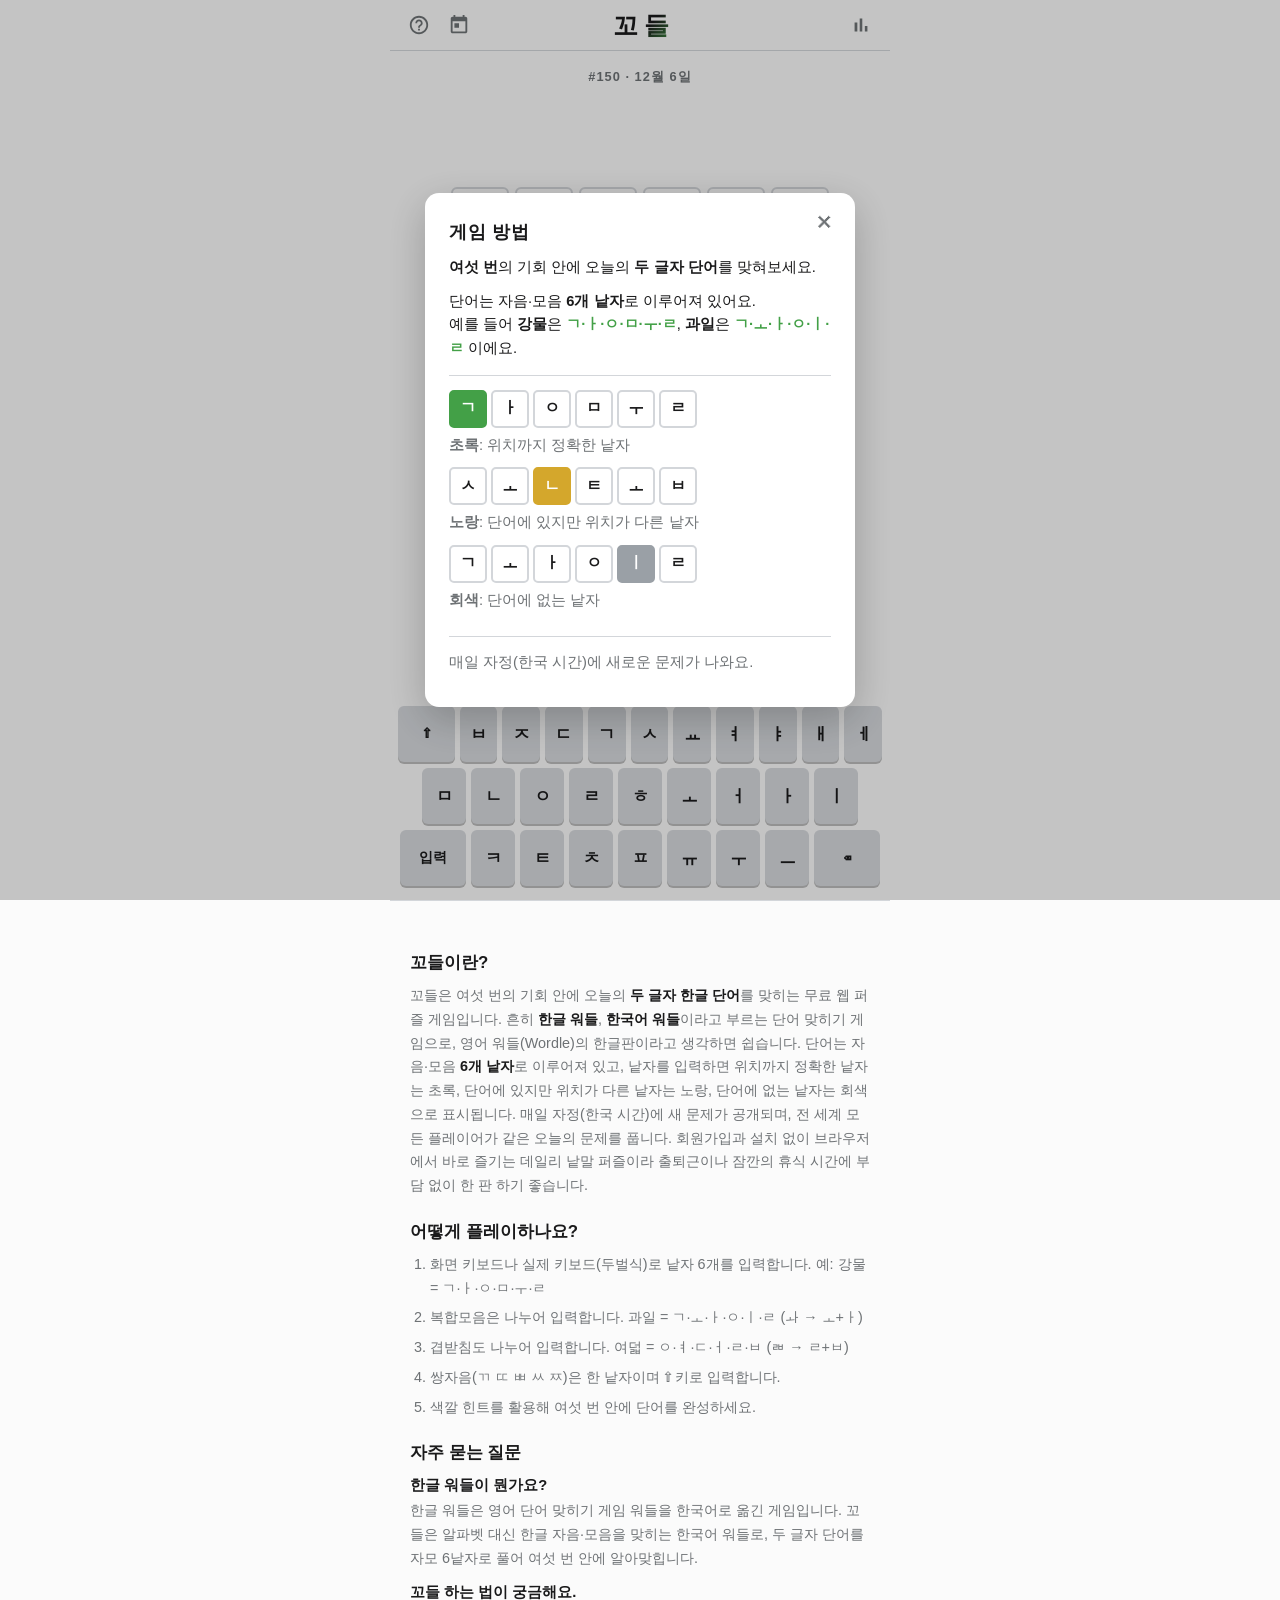
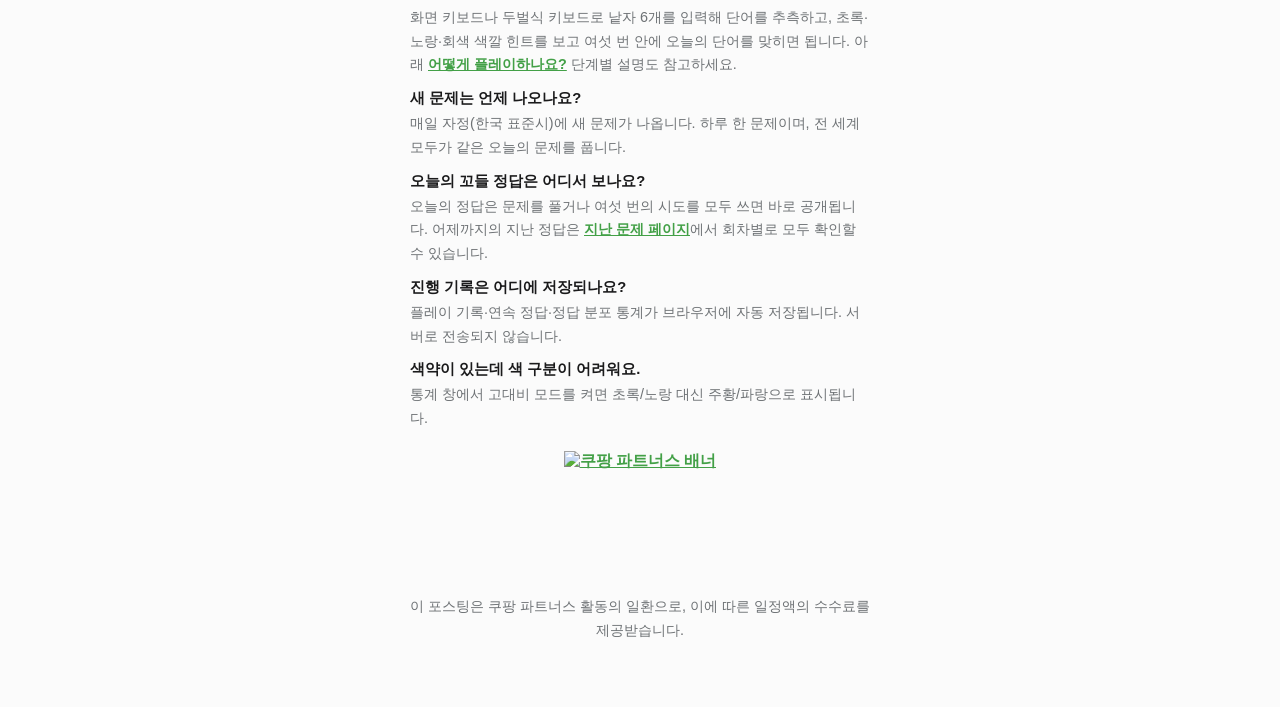
==== commit b58080ef: "seo: 한국어 롱테일 키워드 확장 + 네이버 Yeti 허용" ====
--- a/index.html
+++ b/index.html
@@ -2,9 +2,18 @@
 <html lang="ko">
 <head>
   <meta charset="utf-8" />
+<!-- Google Analytics (GA4) -->
+<script async src="https://www.googletagmanager.com/gtag/js?id=G-2P73L29BH7"></script>
+<script>
+  window.dataLayer = window.dataLayer || [];
+  function gtag(){dataLayer.push(arguments);}
+  gtag('js', new Date());
+  gtag('config', 'G-2P73L29BH7');
+</script>
+
   <meta name="viewport" content="width=device-width, initial-scale=1, viewport-fit=cover" />
-  <title>꼬들 — 매일 한 판, 한글 단어 퍼즐 (한글 워들)</title>
-  <meta name="description" content="꼬들은 매일 자정 새 문제가 나오는 무료 한글 단어 퍼즐 게임입니다. 여섯 번의 기회로 자음·모음 6낱자로 이루어진 두 글자 단어를 맞혀보세요. 설치 없이 브라우저에서 바로 플레이." />
+  <title>꼬들 — 매일 한 판 한글 단어 맞히기 게임 (한글 워들)</title>
+  <meta name="description" content="꼬들은 매일 자정 새 문제가 나오는 무료 한글 단어 맞히기 게임, 한글판 워들입니다. 여섯 번의 기회로 오늘의 두 글자 단어를 맞혀보세요. 설치·회원가입 없이 브라우저에서 바로 즐기는 데일리 낱말 퍼즐." />
   <link rel="canonical" href="https://maestro24.github.io/kkodle/" />
   <meta property="og:title" content="꼬들 — 매일 한 판, 한글 단어 퍼즐" />
   <meta property="og:description" content="여섯 번의 기회로 오늘의 두 글자 단어를 맞혀보세요. 매일 자정 새 문제, 무료, 설치 불필요." />
@@ -71,6 +80,21 @@
             "@type": "Question",
             "name": "꼬들은 무료인가요? 설치가 필요한가요?",
             "acceptedAnswer": { "@type": "Answer", "text": "완전 무료이며 회원가입이나 앱 설치 없이 웹 브라우저에서 바로 플레이할 수 있습니다. 진행 상황과 통계는 사용하는 브라우저에 자동 저장됩니다." }
+          },
+          {
+            "@type": "Question",
+            "name": "한글 워들이 뭔가요?",
+            "acceptedAnswer": { "@type": "Answer", "text": "한글 워들은 영어 단어 맞히기 게임 워들(Wordle)을 한국어에 맞게 바꾼 게임입니다. 꼬들은 영어 알파벳 대신 한글 자음·모음 낱자를 맞히도록 만든 한국어 워들로, 두 글자 단어를 자모 6낱자로 풀어 여섯 번 안에 알아맞히는 방식입니다." }
+          },
+          {
+            "@type": "Question",
+            "name": "꼬들 하는 법을 알려주세요.",
+            "acceptedAnswer": { "@type": "Answer", "text": "화면 키보드나 두벌식 키보드로 낱자 6개를 입력해 두 글자 단어를 추측합니다. 입력할 때마다 위치까지 맞은 낱자는 초록, 단어에 있지만 자리가 다른 낱자는 노랑, 없는 낱자는 회색으로 나오는 색깔 힌트를 보고 여섯 번 안에 정답을 맞히면 됩니다." }
+          },
+          {
+            "@type": "Question",
+            "name": "오늘의 꼬들 정답은 어디서 확인하나요?",
+            "acceptedAnswer": { "@type": "Answer", "text": "오늘의 정답은 게임을 여섯 번 안에 풀거나 시도를 모두 소진하면 바로 공개됩니다. 어제까지 나온 지난 문제의 정답은 지난 문제(아카이브) 페이지에서 회차별로 모두 확인할 수 있습니다." }
           }
         ]
       }
@@ -166,9 +190,9 @@
   <!-- 검색엔진·AI 크롤러용 정적 콘텐츠 (JS 미실행 환경에서도 읽힘) -->
   <section class="seo-content" aria-label="꼬들 소개">
     <h2>꼬들이란?</h2>
-    <p>꼬들은 여섯 번의 기회 안에 오늘의 <strong>두 글자 한글 단어</strong>를 맞히는 무료 웹 퍼즐 게임입니다. 단어는 자음·모음 <strong>6개 낱자</strong>로 이루어져 있고, 낱자를 입력하면 위치까지 정확한 낱자는 초록, 단어에 있지만 위치가 다른 낱자는 노랑, 단어에 없는 낱자는 회색으로 표시됩니다. 매일 자정(한국 시간)에 새 문제가 공개되며, 전 세계 모든 플레이어가 같은 문제를 풉니다. 회원가입과 설치 없이 브라우저에서 바로 플레이할 수 있습니다.</p>
-
-    <h2>어떻게 플레이하나요?</h2>
+    <p>꼬들은 여섯 번의 기회 안에 오늘의 <strong>두 글자 한글 단어</strong>를 맞히는 무료 웹 퍼즐 게임입니다. 흔히 <strong>한글 워들</strong>, <strong>한국어 워들</strong>이라고 부르는 단어 맞히기 게임으로, 영어 워들(Wordle)의 한글판이라고 생각하면 쉽습니다. 단어는 자음·모음 <strong>6개 낱자</strong>로 이루어져 있고, 낱자를 입력하면 위치까지 정확한 낱자는 초록, 단어에 있지만 위치가 다른 낱자는 노랑, 단어에 없는 낱자는 회색으로 표시됩니다. 매일 자정(한국 시간)에 새 문제가 공개되며, 전 세계 모든 플레이어가 같은 오늘의 문제를 풉니다. 회원가입과 설치 없이 브라우저에서 바로 즐기는 데일리 낱말 퍼즐이라 출퇴근이나 잠깐의 휴식 시간에 부담 없이 한 판 하기 좋습니다.</p>
+
+    <h2 id="how-to-play">어떻게 플레이하나요?</h2>
     <ol>
       <li>화면 키보드나 실제 키보드(두벌식)로 낱자 6개를 입력합니다. 예: 강물 = ㄱ·ㅏ·ㅇ·ㅁ·ㅜ·ㄹ</li>
       <li>복합모음은 나누어 입력합니다. 과일 = ㄱ·ㅗ·ㅏ·ㅇ·ㅣ·ㄹ (ㅘ → ㅗ+ㅏ)</li>
@@ -179,10 +203,14 @@
 
     <h2>자주 묻는 질문</h2>
     <dl>
+      <dt>한글 워들이 뭔가요?</dt>
+      <dd>한글 워들은 영어 단어 맞히기 게임 워들을 한국어로 옮긴 게임입니다. 꼬들은 알파벳 대신 한글 자음·모음을 맞히는 한국어 워들로, 두 글자 단어를 자모 6낱자로 풀어 여섯 번 안에 알아맞힙니다.</dd>
+      <dt>꼬들 하는 법이 궁금해요.</dt>
+      <dd>화면 키보드나 두벌식 키보드로 낱자 6개를 입력해 단어를 추측하고, 초록·노랑·회색 색깔 힌트를 보고 여섯 번 안에 오늘의 단어를 맞히면 됩니다. 아래 <a href="#how-to-play">어떻게 플레이하나요?</a> 단계별 설명도 참고하세요.</dd>
       <dt>새 문제는 언제 나오나요?</dt>
-      <dd>매일 자정(한국 표준시)에 새 문제가 나옵니다. 하루 한 문제입니다.</dd>
-      <dt>어제 문제의 정답은 어디서 보나요?</dt>
-      <dd><a href="archive.html">지난 문제 페이지</a>에서 지금까지의 모든 정답을 확인할 수 있습니다.</dd>
+      <dd>매일 자정(한국 표준시)에 새 문제가 나옵니다. 하루 한 문제이며, 전 세계 모두가 같은 오늘의 문제를 풉니다.</dd>
+      <dt>오늘의 꼬들 정답은 어디서 보나요?</dt>
+      <dd>오늘의 정답은 문제를 풀거나 여섯 번의 시도를 모두 쓰면 바로 공개됩니다. 어제까지의 지난 정답은 <a href="archive.html">지난 문제 페이지</a>에서 회차별로 모두 확인할 수 있습니다.</dd>
       <dt>진행 기록은 어디에 저장되나요?</dt>
       <dd>플레이 기록·연속 정답·정답 분포 통계가 브라우저에 자동 저장됩니다. 서버로 전송되지 않습니다.</dd>
       <dt>색약이 있는데 색 구분이 어려워요.</dt>
